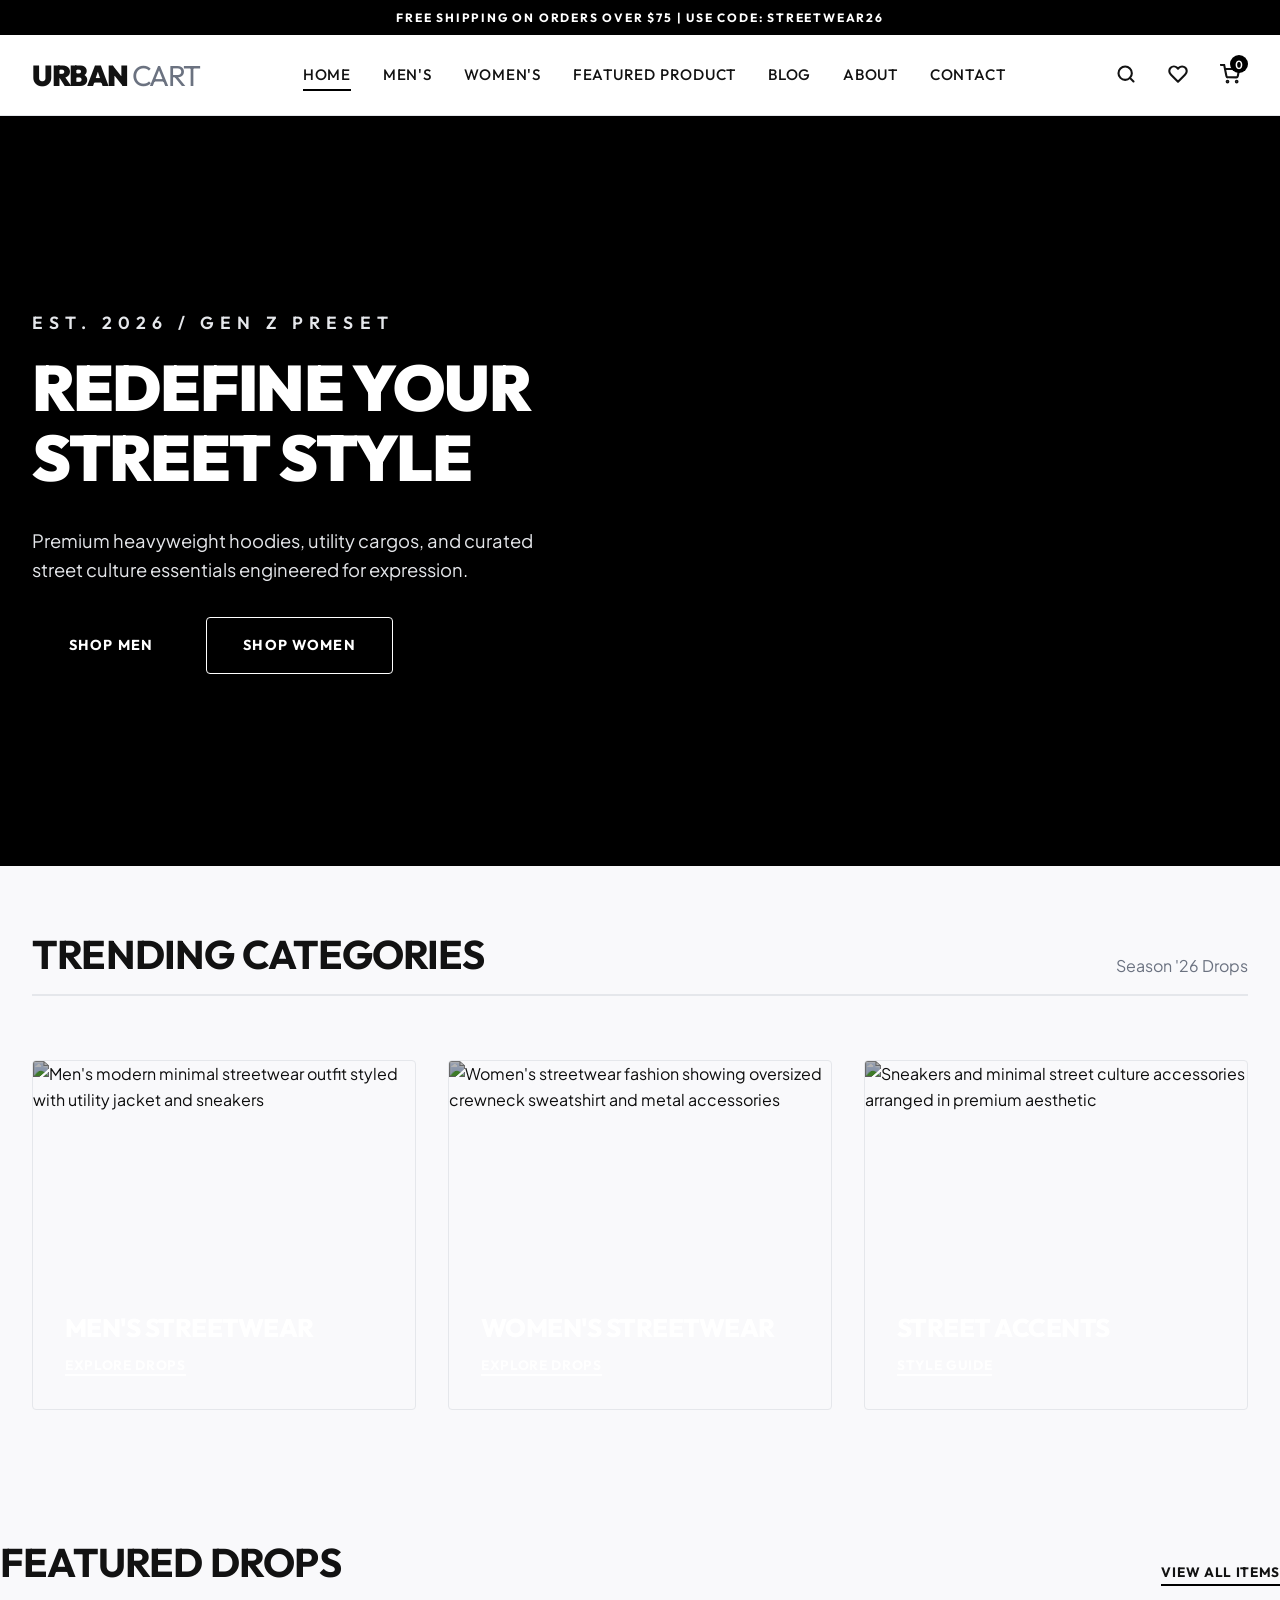
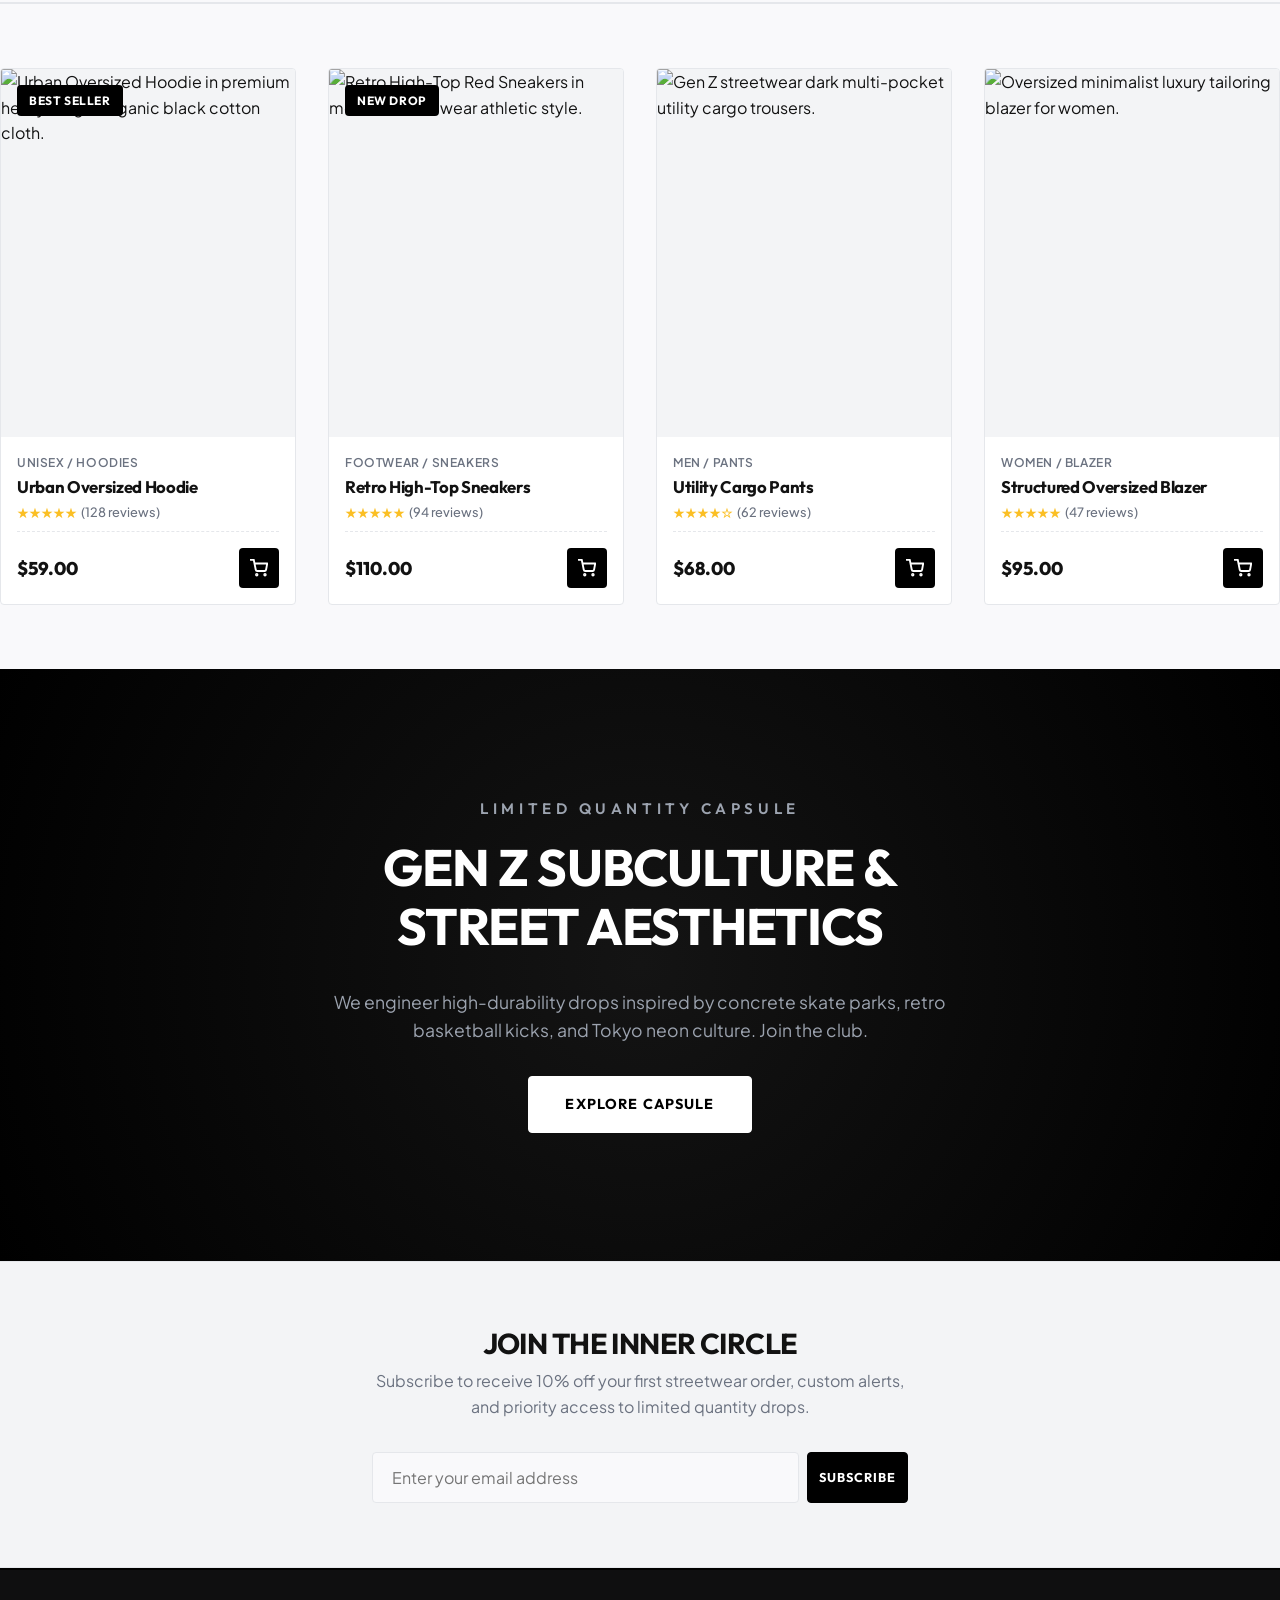
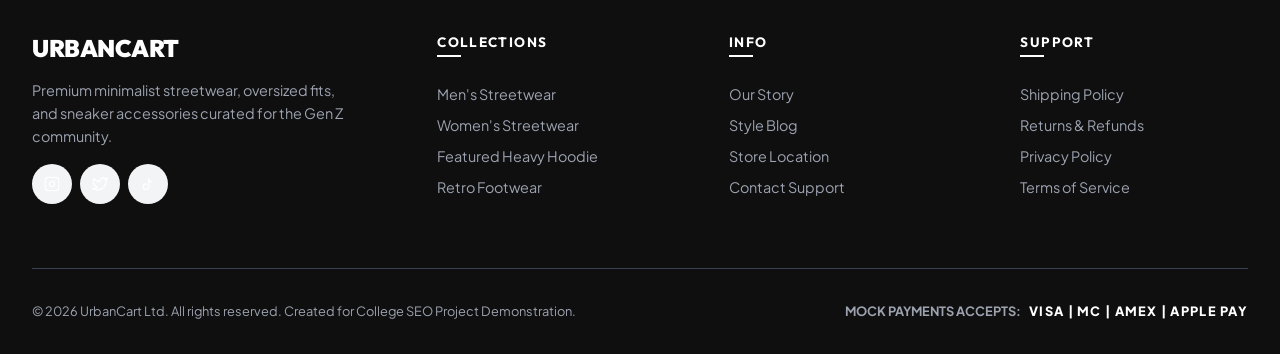
==== index.html @ 848dbc31 "Add files via upload" ====
<!DOCTYPE html>
<html lang="en">
<head>
  <!-- Technical SEO & Meta Config -->
  <meta charset="UTF-8">
  <meta name="viewport" content="width=device-width, initial-scale=1.0">
  <meta name="robots" content="index, follow">
  <link rel="canonical" href="https://urbancart-seo.vercel.app/index.html">
  
  <!-- SEO Meta Tags -->
  <title>UrbanCart | Premium Streetwear, Oversized Hoodies & Gen Z Fashion</title>
  <meta name="description" content="Shop the latest premium streetwear at UrbanCart. Discover organic cotton oversized hoodies, utility cargo pants, retro high-tops, and modern aesthetic essentials.">
  <meta name="keywords" content="streetwear, Gen Z fashion, oversized hoodies, utility cargos, urban aesthetic, modern streetwear clothing">
  
  <!-- Open Graph / Facebook SEO -->
  <meta property="og:type" content="website">
  <meta property="og:url" content="https://urbancart-seo.vercel.app/index.html">
  <meta property="og:title" content="UrbanCart | Premium Streetwear, Hoodies & Gen Z Fashion">
  <meta property="og:description" content="Shop premium organic cotton oversized hoodies, utility cargo pants, retro high-tops, and modern aesthetic essentials at UrbanCart.">
  <meta property="og:image" content="images/hero_banner.png">

  <!-- Twitter Card SEO -->
  <meta property="twitter:card" content="summary_large_image">
  <meta property="twitter:url" content="https://urbancart-seo.vercel.app/index.html">
  <meta property="twitter:title" content="UrbanCart | Premium Streetwear & Gen Z Fashion">
  <meta property="twitter:description" content="Shop premium organic cotton oversized hoodies, utility cargo pants, retro high-tops, and modern essentials.">
  <meta property="twitter:image" content="images/hero_banner.png">

  <!-- Google Analytics Integration Placeholder -->
  <script async src="https://www.googletagmanager.com/gtag/js?id=G-XXXXXXXXXX"></script>
  <script>
    window.dataLayer = window.dataLayer || [];
    function gtag(){dataLayer.push(arguments);}
    gtag('js', new Date());
    gtag('config', 'G-XXXXXXXXXX');
  </script>

  <!-- External Stylesheets -->
  <link rel="stylesheet" href="style.css">
</head>
<body>

  <!-- Announcement Bar (Micro SEO conversion optimizer) -->
  <div style="background-color: #000; color: #FFF; font-size: 0.75rem; text-transform: uppercase; font-family: var(--font-heading); font-weight: 700; letter-spacing: 0.15em; text-align: center; padding: 0.5rem 0;">
    Free shipping on orders over $75 | Use code: STREETWEAR26
  </div>

  <!-- Global Header Navigation -->
  <header class="site-header">
    <div class="container header-container">
      
      <!-- Brand Logo -->
      <a href="index.html" class="logo" id="logoLink">
        URBAN<span>CART</span>
      </a>

      <!-- Responsive Nav Menu -->
      <nav class="nav-menu" id="navMenu">
        <a href="index.html" class="nav-link active">Home</a>
        <a href="mens.html" class="nav-link">Men's</a>
        <a href="womens.html" class="nav-link">Women's</a>
        <a href="product.html" class="nav-link">Featured Product</a>
        <a href="blog.html" class="nav-link">Blog</a>
        <a href="about.html" class="nav-link">About</a>
        <a href="contact.html" class="nav-link">Contact</a>
      </nav>

      <!-- Header Action Elements -->
      <div class="header-actions">
        <!-- Search Icon (Mockup) -->
        <button class="action-btn" aria-label="Search items" onclick="alert('Search functionality placeholder for SEO analysis report.')">
          <svg width="20" height="20" viewBox="0 0 24 24" fill="none" stroke="currentColor" stroke-width="2.5" stroke-linecap="round" stroke-linejoin="round"><circle cx="11" cy="11" r="8"></circle><line x1="21" y1="21" x2="16.65" y2="16.65"></line></svg>
        </button>

        <!-- Wishlist Icon (Mockup) -->
        <button class="action-btn" aria-label="Favorites list" onclick="alert('Favorites list placeholder.')">
          <svg width="20" height="20" viewBox="0 0 24 24" fill="none" stroke="currentColor" stroke-width="2.5" stroke-linecap="round" stroke-linejoin="round"><path d="M20.84 4.61a5.5 5.5 0 0 0-7.78 0L12 5.67l-1.06-1.06a5.5 5.5 0 0 0-7.78 7.78l1.06 1.06L12 21.23l7.78-7.78 1.06-1.06a5.5 5.5 0 0 0 0-7.78z"></path></svg>
        </button>

        <!-- Shopping Cart Icon (Mockup) -->
        <button class="action-btn" aria-label="Shopping Cart">
          <svg width="20" height="20" viewBox="0 0 24 24" fill="none" stroke="currentColor" stroke-width="2.5" stroke-linecap="round" stroke-linejoin="round"><circle cx="9" cy="21" r="1"></circle><circle cx="20" cy="21" r="1"></circle><path d="M1 1h4l2.68 13.39a2 2 0 0 0 2 1.61h9.72a2 2 0 0 0 2-1.61L23 6H6"></path></svg>
          <span class="cart-count" id="cartBadge">0</span>
        </button>

        <!-- Mobile Hamburg Menu Trigger -->
        <button class="menu-toggle" id="menuToggle" aria-label="Toggle navigation menu">
          <span></span>
          <span></span>
          <span></span>
        </button>
      </div>

    </div>
  </header>

  <main>
    
    <!-- Hero Banner Section -->
    <section class="hero" aria-label="Hero Showcase">
      <div class="hero-img-container">
        <!-- Local generated streetwear hero image -->
        <img src="images/hero_banner.png" alt="Premium Gen Z Streetwear models in urban concrete setting wearing oversized hoodies and cargo trousers.">
      </div>
      <div class="container">
        <div class="hero-content">
          <p class="hero-sub">EST. 2026 / GEN Z PRESET</p>
          <h1 class="hero-title">Redefine Your Street Style</h1>
          <p class="text-muted" style="color: var(--color-border); font-size: 1.15rem; margin-bottom: var(--spacing-lg); max-width: 550px;">
            Premium heavyweight hoodies, utility cargos, and curated street culture essentials engineered for expression.
          </p>
          <div class="hero-actions">
            <a href="mens.html" class="btn btn-primary">Shop Men</a>
            <a href="womens.html" class="btn btn-secondary" style="border-color: #FFF; color: #FFF;">Shop Women</a>
          </div>
        </div>
      </div>
    </section>

    <!-- Trending Banners (Visual Categories) -->
    <section class="container" style="padding: var(--spacing-xl) var(--spacing-lg);" aria-label="Trending categories">
      <div class="section-header">
        <h2>Trending Categories</h2>
        <span class="text-muted">Season '26 Drops</span>
      </div>
      
      <!-- Masonry-like grid for visual category selections -->
      <div style="display: grid; grid-template-columns: repeat(auto-fit, minmax(300px, 1fr)); gap: var(--spacing-lg);">
        
        <!-- Men's Card -->
        <div style="position: relative; height: 350px; overflow: hidden; border-radius: var(--border-radius-sm); border: 1px solid var(--color-border);">
          <img src="https://images.unsplash.com/photo-1515886657613-9f3515b0c78f?q=80&w=600&auto=format&fit=crop" alt="Men's modern minimal streetwear outfit styled with utility jacket and sneakers" style="width: 100%; height: 100%; object-fit: cover; filter: brightness(0.7);">
          <div style="position: absolute; bottom: 0; left: 0; padding: var(--spacing-lg); color: #FFF; z-index: 2;">
            <h3 style="font-family: var(--font-heading); font-size: 1.6rem; text-transform: uppercase; font-weight: 800; margin-bottom: var(--spacing-sm);">Men's Streetwear</h3>
            <a href="mens.html" class="btn-link" style="color: #FFF; border-color: #FFF;">Explore Drops</a>
          </div>
        </div>

        <!-- Women's Card -->
        <div style="position: relative; height: 350px; overflow: hidden; border-radius: var(--border-radius-sm); border: 1px solid var(--color-border);">
          <img src="https://images.unsplash.com/photo-1554412933-514a83d2f3c8?q=80&w=600&auto=format&fit=crop" alt="Women's streetwear fashion showing oversized crewneck sweatshirt and metal accessories" style="width: 100%; height: 100%; object-fit: cover; filter: brightness(0.7);">
          <div style="position: absolute; bottom: 0; left: 0; padding: var(--spacing-lg); color: #FFF; z-index: 2;">
            <h3 style="font-family: var(--font-heading); font-size: 1.6rem; text-transform: uppercase; font-weight: 800; margin-bottom: var(--spacing-sm);">Women's Streetwear</h3>
            <a href="womens.html" class="btn-link" style="color: #FFF; border-color: #FFF;">Explore Drops</a>
          </div>
        </div>

        <!-- Streetwear Accents Card -->
        <div style="position: relative; height: 350px; overflow: hidden; border-radius: var(--border-radius-sm); border: 1px solid var(--color-border);">
          <img src="https://images.unsplash.com/photo-1549298916-b41d501d3772?q=80&w=600&auto=format&fit=crop" alt="Sneakers and minimal street culture accessories arranged in premium aesthetic" style="width: 100%; height: 100%; object-fit: cover; filter: brightness(0.7);">
          <div style="position: absolute; bottom: 0; left: 0; padding: var(--spacing-lg); color: #FFF; z-index: 2;">
            <h3 style="font-family: var(--font-heading); font-size: 1.6rem; text-transform: uppercase; font-weight: 800; margin-bottom: var(--spacing-sm);">Street Accents</h3>
            <a href="blog.html" class="btn-link" style="color: #FFF; border-color: #FFF;">Style Guide</a>
          </div>
        </div>

      </div>
    </section>

    <!-- Featured Products Section -->
    <section class="products-section container" aria-label="Featured Products Grid">
      <div class="section-header">
        <h2>Featured Drops</h2>
        <a href="mens.html" class="btn-link">View All Items</a>
      </div>
      
      <div class="products-grid">
        
        <!-- Product 1: Primary Link to product.html -->
        <article class="product-card">
          <div class="product-img-wrapper">
            <span class="product-badge">Best Seller</span>
            <a href="product.html">
              <img src="images/product_detail.png" alt="Urban Oversized Hoodie in premium heavyweight organic black cotton cloth.">
            </a>
          </div>
          <div class="product-info">
            <span class="product-category">Unisex / Hoodies</span>
            <h3 class="product-title"><a href="product.html">Urban Oversized Hoodie</a></h3>
            <div class="product-rating">
              ★★★★★ <span>(128 reviews)</span>
            </div>
            <div class="product-price-row">
              <span class="product-price">$59.00</span>
              <button class="btn-card-cart" aria-label="Add Urban Oversized Hoodie to Cart">
                <svg width="18" height="18" viewBox="0 0 24 24" fill="none" stroke="currentColor" stroke-width="2.5" stroke-linecap="round" stroke-linejoin="round"><circle cx="9" cy="21" r="1"></circle><circle cx="20" cy="21" r="1"></circle><path d="M1 1h4l2.68 13.39a2 2 0 0 0 2 1.61h9.72a2 2 0 0 0 2-1.61L23 6H6"></path></svg>
              </button>
            </div>
          </div>
        </article>

        <!-- Product 2 -->
        <article class="product-card">
          <div class="product-img-wrapper">
            <span class="product-badge">New Drop</span>
            <a href="product.html">
              <img src="https://images.unsplash.com/photo-1542291026-7eec264c27ff?q=80&w=400&auto=format&fit=crop" alt="Retro High-Top Red Sneakers in modern street wear athletic style.">
            </a>
          </div>
          <div class="product-info">
            <span class="product-category">Footwear / Sneakers</span>
            <h3 class="product-title"><a href="product.html">Retro High-Top Sneakers</a></h3>
            <div class="product-rating">
              ★★★★★ <span>(94 reviews)</span>
            </div>
            <div class="product-price-row">
              <span class="product-price">$110.00</span>
              <button class="btn-card-cart" aria-label="Add Retro High-Top Sneakers to Cart">
                <svg width="18" height="18" viewBox="0 0 24 24" fill="none" stroke="currentColor" stroke-width="2.5" stroke-linecap="round" stroke-linejoin="round"><circle cx="9" cy="21" r="1"></circle><circle cx="20" cy="21" r="1"></circle><path d="M1 1h4l2.68 13.39a2 2 0 0 0 2 1.61h9.72a2 2 0 0 0 2-1.61L23 6H6"></path></svg>
              </button>
            </div>
          </div>
        </article>

        <!-- Product 3 -->
        <article class="product-card">
          <div class="product-img-wrapper">
            <a href="product.html">
              <img src="https://images.unsplash.com/photo-1624378439575-d8705ad7ae80?q=80&w=400&auto=format&fit=crop" alt="Gen Z streetwear dark multi-pocket utility cargo trousers.">
            </a>
          </div>
          <div class="product-info">
            <span class="product-category">Men / Pants</span>
            <h3 class="product-title"><a href="product.html">Utility Cargo Pants</a></h3>
            <div class="product-rating">
              ★★★★☆ <span>(62 reviews)</span>
            </div>
            <div class="product-price-row">
              <span class="product-price">$68.00</span>
              <button class="btn-card-cart" aria-label="Add Utility Cargo Pants to Cart">
                <svg width="18" height="18" viewBox="0 0 24 24" fill="none" stroke="currentColor" stroke-width="2.5" stroke-linecap="round" stroke-linejoin="round"><circle cx="9" cy="21" r="1"></circle><circle cx="20" cy="21" r="1"></circle><path d="M1 1h4l2.68 13.39a2 2 0 0 0 2 1.61h9.72a2 2 0 0 0 2-1.61L23 6H6"></path></svg>
              </button>
            </div>
          </div>
        </article>

        <!-- Product 4 -->
        <article class="product-card">
          <div class="product-img-wrapper">
            <a href="product.html">
              <img src="https://images.unsplash.com/photo-1591047139829-d91aecb6caea?q=80&w=400&auto=format&fit=crop" alt="Oversized minimalist luxury tailoring blazer for women.">
            </a>
          </div>
          <div class="product-info">
            <span class="product-category">Women / Blazer</span>
            <h3 class="product-title"><a href="product.html">Structured Oversized Blazer</a></h3>
            <div class="product-rating">
              ★★★★★ <span>(47 reviews)</span>
            </div>
            <div class="product-price-row">
              <span class="product-price">$95.00</span>
              <button class="btn-card-cart" aria-label="Add Structured Oversized Blazer to Cart">
                <svg width="18" height="18" viewBox="0 0 24 24" fill="none" stroke="currentColor" stroke-width="2.5" stroke-linecap="round" stroke-linejoin="round"><circle cx="9" cy="21" r="1"></circle><circle cx="20" cy="21" r="1"></circle><path d="M1 1h4l2.68 13.39a2 2 0 0 0 2 1.61h9.72a2 2 0 0 0 2-1.61L23 6H6"></path></svg>
              </button>
            </div>
          </div>
        </article>

      </div>
    </section>

    <!-- Promotional Seasonal Mid-Banner -->
    <section class="promo-banner" aria-label="Seasonal Promotion">
      <div class="container promo-container">
        <p class="promo-tag">LIMITED QUANTITY CAPSULE</p>
        <h2 class="promo-title">Gen Z Subculture & Street Aesthetics</h2>
        <p style="color: var(--color-text-muted); font-size: 1.1rem; margin-bottom: var(--spacing-lg);">
          We engineer high-durability drops inspired by concrete skate parks, retro basketball kicks, and Tokyo neon culture. Join the club.
        </p>
        <a href="mens.html" class="btn btn-primary" style="background-color: #FFF; color: #000; border-color: #FFF;">Explore Capsule</a>
      </div>
    </section>

    <!-- Newsletter Opt-In (SEO and Marketing conversion display) -->
    <section class="newsletter-section" aria-label="Newsletter Signup">
      <div class="container newsletter-container">
        <h3>Join the Inner Circle</h3>
        <p>Subscribe to receive 10% off your first streetwear order, custom alerts, and priority access to limited quantity drops.</p>
        
        <form class="newsletter-form" id="newsletterForm">
          <input type="email" class="form-control" placeholder="Enter your email address" required aria-label="Newsletter Email Input">
          <button type="submit" class="btn btn-primary btn-sm">Subscribe</button>
        </form>
      </div>
    </section>

  </main>

  <!-- Global Footer -->
  <footer class="site-footer">
    <div class="container">
      <div class="footer-grid">
        
        <!-- Column 1: Brand Info -->
        <div class="footer-brand">
          <h3>URBAN<span>CART</span></h3>
          <p>Premium minimalist streetwear, oversized fits, and sneaker accessories curated for the Gen Z community.</p>
          <div style="display: flex; gap: var(--spacing-sm);">
            <!-- SVG Social icons -->
            <a href="#" class="social-icon" aria-label="UrbanCart Instagram"><svg width="16" height="16" viewBox="0 0 24 24" fill="none" stroke="currentColor" stroke-width="2" stroke-linecap="round" stroke-linejoin="round"><rect x="2" y="2" width="20" height="20" rx="5" ry="5"></rect><path d="M16 11.37A4 4 0 1 1 12.63 8 4 4 0 0 1 16 11.37z"></path><line x1="17.5" y1="6.5" x2="17.51" y2="6.5"></line></svg></a>
            <a href="#" class="social-icon" aria-label="UrbanCart Twitter"><svg width="16" height="16" viewBox="0 0 24 24" fill="none" stroke="currentColor" stroke-width="2" stroke-linecap="round" stroke-linejoin="round"><path d="M23 3a10.9 10.9 0 0 1-3.14 1.53 4.48 4.48 0 0 0-7.86 3v1A10.66 10.66 0 0 1 3 4s-4 9 5 13a11.64 11.64 0 0 1-7 2c9 5 20 0 20-11.5a4.5 4.5 0 0 0-.08-.83A7.72 7.72 0 0 0 23 3z"></path></svg></a>
            <a href="#" class="social-icon" aria-label="UrbanCart TikTok"><svg width="16" height="16" viewBox="0 0 24 24" fill="none" stroke="currentColor" stroke-width="2" stroke-linecap="round" stroke-linejoin="round"><path d="M9 12a4 4 0 1 0 4 4V4a5 5 0 0 0 5 5"></path></svg></a>
          </div>
        </div>

        <!-- Column 2: Collections links -->
        <div>
          <h4 class="footer-links-title">Collections</h4>
          <ul class="footer-links">
            <li><a href="mens.html">Men's Streetwear</a></li>
            <li><a href="womens.html">Women's Streetwear</a></li>
            <li><a href="product.html">Featured Heavy Hoodie</a></li>
            <li><a href="mens.html">Retro Footwear</a></li>
          </ul>
        </div>

        <!-- Column 3: Company info links -->
        <div>
          <h4 class="footer-links-title">Info</h4>
          <ul class="footer-links">
            <li><a href="about.html">Our Story</a></li>
            <li><a href="blog.html">Style Blog</a></li>
            <li><a href="contact.html">Store Location</a></li>
            <li><a href="contact.html">Contact Support</a></li>
          </ul>
        </div>

        <!-- Column 4: Customer Help links -->
        <div>
          <h4 class="footer-links-title">Support</h4>
          <ul class="footer-links">
            <li><a href="#" onclick="alert('Shipping policies detailed in project report.')">Shipping Policy</a></li>
            <li><a href="#" onclick="alert('Return policies detailed in project report.')">Returns & Refunds</a></li>
            <li><a href="#" onclick="alert('Privacy policies mockup.')">Privacy Policy</a></li>
            <li><a href="#" onclick="alert('Terms and conditions mockup.')">Terms of Service</a></li>
          </ul>
        </div>

      </div>

      <!-- Footer Bottom Row -->
      <div class="footer-bottom">
        <div>
          &copy; 2026 UrbanCart Ltd. All rights reserved. Created for College SEO Project Demonstration.
        </div>
        <div class="footer-payment-icons" aria-label="Supported payments mockup">
          <span style="font-size: 0.8rem; font-weight: 700; color: var(--color-text-muted);">MOCK PAYMENTS ACCEPTS:</span>
          <span style="font-size: 0.8rem; letter-spacing: 0.1em; color: #FFF; font-weight: 800;">VISA | MC | AMEX | APPLE PAY</span>
        </div>
      </div>

    </div>
  </footer>

  <!-- Global scripts -->
  <script src="script.js"></script>
</body>
</html>
---- style.css ----
/* 
  =========================================
  UrbanCart — Global Design System
  =========================================
  Premium Gen Z Streetwear E-Commerce
  =========================================
*/

/* Google Fonts Import */
@import url('https://fonts.googleapis.com/css2?family=Outfit:wght@300;400;500;600;700;800;900&family=Plus+Jakarta+Sans:wght@300;400;500;600;700&display=swap');

/* --- CSS Variables & Design Tokens --- */
:root {
  --font-heading: 'Outfit', -apple-system, BlinkMacSystemFont, "Segoe UI", Roboto, sans-serif;
  --font-body: 'Plus Jakarta Sans', -apple-system, BlinkMacSystemFont, "Segoe UI", Roboto, sans-serif;

  /* Colors */
  --color-bg-light: #F9F9FB;
  --color-bg-white: #FFFFFF;
  --color-text-primary: #121212;
  --color-text-secondary: #6B7280;
  --color-text-muted: #9CA3AF;
  
  --color-primary: #000000;
  --color-primary-light: #1A1A1A;
  --color-border: #E5E7EB;
  --color-border-dark: #374151;
  --color-accent-light: #F3F4F6;
  --color-accent-dark: #1F2937;
  
  --color-star: #FBBF24;
  --color-success: #10B981;

  /* Spacing */
  --spacing-xs: 0.25rem;
  --spacing-sm: 0.5rem;
  --spacing-md: 1rem;
  --spacing-lg: 2rem;
  --spacing-xl: 4rem;
  --spacing-xxl: 8rem;

  /* Layout */
  --container-max-width: 1280px;
  --border-radius-sm: 4px;
  --border-radius-md: 8px;
  --border-radius-lg: 16px;

  /* Animations */
  --transition-smooth: all 0.3s cubic-bezier(0.25, 0.8, 0.25, 1);
  --transition-fast: all 0.15s ease-out;
}

/* --- Base CSS Reset --- */
*, *::before, *::after {
  box-sizing: border-box;
  margin: 0;
  padding: 0;
}

html {
  font-size: 16px;
  scroll-behavior: smooth;
  -webkit-text-size-adjust: 100%;
}

body {
  font-family: var(--font-body);
  background-color: var(--color-bg-light);
  color: var(--color-text-primary);
  line-height: 1.6;
  overflow-x: hidden;
  -webkit-font-smoothing: antialiased;
  -moz-osx-font-smoothing: grayscale;
}

img {
  max-width: 100%;
  height: auto;
  display: block;
  object-fit: cover;
}

a {
  color: inherit;
  text-decoration: none;
  transition: var(--transition-fast);
}

button, input, textarea, select {
  font-family: inherit;
  font-size: inherit;
  color: inherit;
  background: none;
  border: none;
  outline: none;
}

button {
  cursor: pointer;
}

ul, ol {
  list-style: none;
}

/* --- Layout Containers & Typography --- */
.container {
  width: 100%;
  max-width: var(--container-max-width);
  margin-left: auto;
  margin-right: auto;
  padding-left: var(--spacing-lg);
  padding-right: var(--spacing-lg);
}

h1, h2, h3, h4, h5, h6 {
  font-family: var(--font-heading);
  font-weight: 700;
  line-height: 1.2;
  letter-spacing: -0.02em;
}

h1 {
  font-size: clamp(2.5rem, 5vw, 4.5rem);
  text-transform: uppercase;
  font-weight: 900;
}

h2 {
  font-size: clamp(1.8rem, 3.5vw, 2.5rem);
  text-transform: uppercase;
  margin-bottom: var(--spacing-md);
  position: relative;
}

h3 {
  font-size: clamp(1.2rem, 2vw, 1.5rem);
}

.text-muted {
  color: var(--color-text-secondary);
}

.text-center {
  text-align: center;
}

/* --- Navigation Header --- */
.site-header {
  background-color: rgba(255, 255, 255, 0.9);
  backdrop-filter: blur(12px);
  border-bottom: 1px solid var(--color-border);
  position: sticky;
  top: 0;
  z-index: 100;
  transition: var(--transition-smooth);
}

.header-container {
  display: flex;
  align-items: center;
  justify-content: space-between;
  height: 80px;
}

.logo {
  font-family: var(--font-heading);
  font-size: 1.8rem;
  font-weight: 900;
  letter-spacing: -0.05em;
  text-transform: uppercase;
  display: flex;
  align-items: center;
  gap: var(--spacing-xs);
}

.logo span {
  color: var(--color-text-secondary);
  font-weight: 400;
}

.nav-menu {
  display: flex;
  align-items: center;
  gap: var(--spacing-lg);
}

.nav-link {
  font-family: var(--font-heading);
  font-weight: 500;
  font-size: 0.95rem;
  letter-spacing: 0.05em;
  text-transform: uppercase;
  position: relative;
  padding: var(--spacing-xs) 0;
}

.nav-link::after {
  content: '';
  position: absolute;
  bottom: 0;
  left: 0;
  width: 0;
  height: 2px;
  background-color: var(--color-primary);
  transition: var(--transition-smooth);
}

.nav-link:hover::after,
.nav-link.active::after {
  width: 100%;
}

.header-actions {
  display: flex;
  align-items: center;
  gap: var(--spacing-md);
}

.action-btn {
  font-size: 1.25rem;
  padding: var(--spacing-sm);
  border-radius: 50%;
  transition: var(--transition-smooth);
  position: relative;
}

.action-btn:hover {
  background-color: var(--color-accent-light);
}

.cart-count {
  position: absolute;
  top: 0;
  right: 0;
  background-color: var(--color-primary);
  color: #FFF;
  font-size: 0.7rem;
  font-weight: 700;
  width: 18px;
  height: 18px;
  border-radius: 50%;
  display: flex;
  align-items: center;
  justify-content: center;
}

/* Hamburger menu button for mobile */
.menu-toggle {
  display: none;
  flex-direction: column;
  justify-content: space-between;
  width: 24px;
  height: 18px;
  z-index: 101;
}

.menu-toggle span {
  display: block;
  height: 2px;
  width: 100%;
  background-color: var(--color-primary);
  transition: var(--transition-smooth);
}

/* --- Buttons & UI Elements --- */
.btn {
  display: inline-flex;
  align-items: center;
  justify-content: center;
  gap: var(--spacing-sm);
  padding: 1rem 2.25rem;
  font-family: var(--font-heading);
  font-weight: 700;
  font-size: 0.9rem;
  letter-spacing: 0.08em;
  text-transform: uppercase;
  border-radius: var(--border-radius-sm);
  transition: var(--transition-smooth);
  position: relative;
  overflow: hidden;
}

.btn-primary {
  background-color: var(--color-primary);
  color: #FFF;
  border: 1px solid var(--color-primary);
}

.btn-primary:hover {
  background-color: #333333;
  border-color: #333333;
  transform: translateY(-2px);
  box-shadow: 0 4px 12px rgba(0, 0, 0, 0.15);
}

.btn-secondary {
  background-color: transparent;
  color: var(--color-primary);
  border: 1px solid var(--color-primary);
}

.btn-secondary:hover {
  background-color: var(--color-primary);
  color: #FFF;
  transform: translateY(-2px);
  box-shadow: 0 4px 12px rgba(0, 0, 0, 0.05);
}

.btn-link {
  padding: 0;
  font-family: var(--font-heading);
  font-weight: 700;
  text-transform: uppercase;
  letter-spacing: 0.05em;
  font-size: 0.85rem;
  border-bottom: 2px solid var(--color-primary);
  transition: var(--transition-smooth);
}

.btn-link:hover {
  border-color: transparent;
  letter-spacing: 0.1em;
}

.btn-sm {
  padding: 0.6rem 1.2rem;
  font-size: 0.8rem;
}

/* --- Home Hero Banner --- */
.hero {
  position: relative;
  background-color: #000;
  height: clamp(500px, 85vh, 750px);
  display: flex;
  align-items: center;
  overflow: hidden;
}

.hero-img-container {
  position: absolute;
  top: 0;
  left: 0;
  width: 100%;
  height: 100%;
  z-index: 1;
}

.hero-img-container img {
  width: 100%;
  height: 100%;
  object-fit: cover;
  filter: brightness(0.45) contrast(1.1);
  transform: scale(1.05);
  transition: transform 8s ease-out;
}

.hero:hover .hero-img-container img {
  transform: scale(1);
}

.hero-content {
  position: relative;
  z-index: 2;
  color: #FFFFFF;
  max-width: 650px;
}

.hero-sub {
  font-family: var(--font-heading);
  font-weight: 600;
  font-size: clamp(0.9rem, 2vw, 1.1rem);
  letter-spacing: 0.35em;
  text-transform: uppercase;
  margin-bottom: var(--spacing-md);
  color: var(--color-border);
}

.hero-title {
  margin-bottom: var(--spacing-lg);
  line-height: 1.1;
}

.hero-actions {
  display: flex;
  gap: var(--spacing-md);
}

/* --- Page Hero Headers (Category / Simple Pages) --- */
.page-hero {
  background-color: var(--color-accent-light);
  padding: var(--spacing-xl) 0;
  border-bottom: 1px solid var(--color-border);
  text-align: center;
}

.page-hero h1 {
  font-size: clamp(2rem, 4vw, 3.5rem);
  margin-bottom: var(--spacing-sm);
  color: var(--color-primary);
}

.breadcrumbs {
  display: flex;
  align-items: center;
  justify-content: center;
  gap: var(--spacing-xs);
  font-size: 0.85rem;
  color: var(--color-text-secondary);
  font-weight: 500;
}

.breadcrumbs a:hover {
  color: var(--color-primary);
}

/* --- Product Cards & Grid --- */
.products-section {
  padding: var(--spacing-xl) 0;
}

.section-header {
  display: flex;
  justify-content: space-between;
  align-items: flex-end;
  margin-bottom: var(--spacing-xl);
  border-bottom: 2px solid var(--color-border);
  padding-bottom: var(--spacing-md);
}

.section-header h2 {
  margin-bottom: 0;
}

.products-grid {
  display: grid;
  grid-template-columns: repeat(auto-fill, minmax(280px, 1fr));
  gap: var(--spacing-lg);
}

.product-card {
  background-color: var(--color-bg-white);
  border: 1px solid var(--color-border);
  border-radius: var(--border-radius-sm);
  overflow: hidden;
  transition: var(--transition-smooth);
  display: flex;
  flex-direction: column;
}

.product-card:hover {
  transform: translateY(-8px);
  box-shadow: 0 12px 30px rgba(0, 0, 0, 0.08);
  border-color: var(--color-text-muted);
}

.product-img-wrapper {
  position: relative;
  padding-top: 125%; /* 4:5 aspect ratio */
  overflow: hidden;
  background-color: var(--color-accent-light);
}

.product-img-wrapper img {
  position: absolute;
  top: 0;
  left: 0;
  width: 100%;
  height: 100%;
  object-fit: cover;
  transition: transform 0.6s cubic-bezier(0.25, 0.8, 0.25, 1);
}

.product-card:hover .product-img-wrapper img {
  transform: scale(1.08);
}

.product-badge {
  position: absolute;
  top: var(--spacing-md);
  left: var(--spacing-md);
  background-color: var(--color-primary);
  color: #FFF;
  font-family: var(--font-heading);
  font-size: 0.75rem;
  font-weight: 700;
  text-transform: uppercase;
  letter-spacing: 0.05em;
  padding: 0.35rem 0.75rem;
  border-radius: var(--border-radius-sm);
  z-index: 2;
}

.product-info {
  padding: var(--spacing-md);
  flex-grow: 1;
  display: flex;
  flex-direction: column;
}

.product-category {
  font-size: 0.75rem;
  color: var(--color-text-secondary);
  text-transform: uppercase;
  font-weight: 600;
  letter-spacing: 0.05em;
  margin-bottom: var(--spacing-xs);
}

.product-title {
  font-size: 1.05rem;
  font-weight: 700;
  margin-bottom: var(--spacing-xs);
  line-height: 1.3;
}

.product-rating {
  display: flex;
  align-items: center;
  gap: var(--spacing-xs);
  font-size: 0.85rem;
  color: var(--color-star);
  margin-bottom: var(--spacing-sm);
}

.product-rating span {
  color: var(--color-text-secondary);
  font-size: 0.8rem;
  font-weight: 500;
}

.product-price-row {
  display: flex;
  justify-content: space-between;
  align-items: center;
  margin-top: auto;
  padding-top: var(--spacing-md);
  border-top: 1px dashed var(--color-border);
}

.product-price {
  font-family: var(--font-heading);
  font-size: 1.15rem;
  font-weight: 800;
}

.btn-card-cart {
  width: 40px;
  height: 40px;
  background-color: var(--color-primary);
  color: #FFF;
  border-radius: var(--border-radius-sm);
  display: flex;
  align-items: center;
  justify-content: center;
  transition: var(--transition-smooth);
}

.btn-card-cart:hover {
  background-color: var(--color-text-secondary);
  transform: scale(1.05);
}

/* --- Banner Promotion Section --- */
.promo-banner {
  padding: var(--spacing-xxl) 0;
  background-color: var(--color-primary);
  color: #FFF;
  position: relative;
  overflow: hidden;
  text-align: center;
}

.promo-banner::before {
  content: '';
  position: absolute;
  top: 0;
  left: 0;
  right: 0;
  bottom: 0;
  background: radial-gradient(circle, rgba(50,50,50,0.4) 0%, rgba(0,0,0,0.8) 100%);
  z-index: 1;
}

.promo-container {
  position: relative;
  z-index: 2;
  max-width: 750px;
  margin: 0 auto;
}

.promo-tag {
  font-family: var(--font-heading);
  font-size: 0.95rem;
  font-weight: 600;
  letter-spacing: 0.3em;
  color: var(--color-text-muted);
  text-transform: uppercase;
  margin-bottom: var(--spacing-md);
}

.promo-title {
  font-size: clamp(2rem, 4vw, 3.5rem);
  margin-bottom: var(--spacing-lg);
  line-height: 1.15;
}

/* --- Blog Cards & Grid --- */
.blog-section {
  padding: var(--spacing-xl) 0;
}

.blog-grid {
  display: grid;
  grid-template-columns: repeat(auto-fit, minmax(320px, 1fr));
  gap: var(--spacing-lg);
}

.blog-card {
  background-color: var(--color-bg-white);
  border: 1px solid var(--color-border);
  border-radius: var(--border-radius-sm);
  overflow: hidden;
  transition: var(--transition-smooth);
}

.blog-card:hover {
  transform: translateY(-5px);
  border-color: var(--color-text-primary);
}

.blog-img-wrapper {
  position: relative;
  padding-top: 60%;
  overflow: hidden;
  background-color: var(--color-accent-light);
}

.blog-img-wrapper img {
  position: absolute;
  top: 0;
  left: 0;
  width: 100%;
  height: 100%;
  object-fit: cover;
}

.blog-info {
  padding: var(--spacing-lg);
}

.blog-date {
  font-size: 0.75rem;
  text-transform: uppercase;
  letter-spacing: 0.05em;
  font-weight: 600;
  color: var(--color-text-secondary);
  margin-bottom: var(--spacing-sm);
}

.blog-card h3 {
  margin-bottom: var(--spacing-sm);
  font-size: 1.25rem;
}

.blog-excerpt {
  color: var(--color-text-secondary);
  font-size: 0.95rem;
  margin-bottom: var(--spacing-md);
}

/* --- About Us Page Styles --- */
.about-section {
  padding: var(--spacing-xl) 0;
}

.about-grid {
  display: grid;
  grid-template-columns: 1fr 1fr;
  gap: var(--spacing-xl);
  align-items: center;
}

.about-img {
  background-color: var(--color-accent-light);
  border-radius: var(--border-radius-sm);
  overflow: hidden;
  border: 1px solid var(--color-border);
}

.about-text h2 {
  font-size: 2.2rem;
  margin-bottom: var(--spacing-md);
}

.about-text p {
  margin-bottom: var(--spacing-md);
  color: var(--color-text-secondary);
}

.about-quote {
  border-left: 4px solid var(--color-primary);
  padding-left: var(--spacing-md);
  margin: var(--spacing-lg) 0;
  font-style: italic;
  font-size: 1.1rem;
  font-weight: 500;
}

.features-grid {
  display: grid;
  grid-template-columns: repeat(3, 1fr);
  gap: var(--spacing-lg);
  margin-top: var(--spacing-xl);
}

.feature-box {
  background-color: var(--color-bg-white);
  padding: var(--spacing-lg);
  border: 1px solid var(--color-border);
  text-align: center;
  border-radius: var(--border-radius-sm);
}

.feature-icon {
  font-size: 2rem;
  margin-bottom: var(--spacing-sm);
}

.feature-box h4 {
  font-size: 1.15rem;
  text-transform: uppercase;
  margin-bottom: var(--spacing-xs);
}

.feature-box p {
  font-size: 0.85rem;
  color: var(--color-text-secondary);
}

/* --- Contact Page Styles --- */
.contact-section {
  padding: var(--spacing-xl) 0;
}

.contact-grid {
  display: grid;
  grid-template-columns: 1.2fr 0.8fr;
  gap: var(--spacing-xl);
}

.contact-card-box {
  background-color: var(--color-bg-white);
  padding: var(--spacing-xl);
  border: 1px solid var(--color-border);
  border-radius: var(--border-radius-sm);
}

.form-group {
  margin-bottom: var(--spacing-lg);
}

.form-group label {
  display: block;
  font-family: var(--font-heading);
  font-weight: 600;
  font-size: 0.85rem;
  text-transform: uppercase;
  letter-spacing: 0.05em;
  margin-bottom: var(--spacing-xs);
}

.form-control {
  width: 100%;
  padding: 0.9rem 1.2rem;
  border: 1px solid var(--color-border);
  background-color: var(--color-bg-light);
  border-radius: var(--border-radius-sm);
  transition: var(--transition-fast);
}

.form-control:focus {
  border-color: var(--color-primary);
  background-color: var(--color-bg-white);
}

textarea.form-control {
  resize: vertical;
  min-height: 150px;
}

.contact-info-list {
  display: flex;
  flex-direction: column;
  gap: var(--spacing-lg);
}

.info-item {
  display: flex;
  gap: var(--spacing-md);
  align-items: flex-start;
}

.info-icon {
  background-color: var(--color-primary);
  color: #FFF;
  width: 40px;
  height: 40px;
  border-radius: var(--border-radius-sm);
  display: flex;
  align-items: center;
  justify-content: center;
  flex-shrink: 0;
}

.info-content h4 {
  font-size: 1rem;
  text-transform: uppercase;
  margin-bottom: var(--spacing-xs);
}

.info-content p {
  font-size: 0.9rem;
  color: var(--color-text-secondary);
}

.social-links {
  display: flex;
  gap: var(--spacing-md);
  margin-top: var(--spacing-lg);
}

.social-icon {
  width: 40px;
  height: 40px;
  background-color: var(--color-accent-light);
  border-radius: 50%;
  display: flex;
  align-items: center;
  justify-content: center;
  font-size: 1.1rem;
  transition: var(--transition-smooth);
}

.social-icon:hover {
  background-color: var(--color-primary);
  color: #FFF;
  transform: translateY(-3px);
}

/* Mock Alert Box styling */
.alert-box {
  background-color: var(--color-success);
  color: #FFF;
  padding: var(--spacing-md);
  border-radius: var(--border-radius-sm);
  margin-bottom: var(--spacing-md);
  font-weight: 600;
  display: none;
  animation: fadeIn 0.3s ease-out;
}

@keyframes fadeIn {
  from { opacity: 0; transform: translateY(-10px); }
  to { opacity: 1; transform: translateY(0); }
}

/* --- Product Detail Page Styles --- */
.product-detail-section {
  padding: var(--spacing-xl) 0;
}

.product-detail-grid {
  display: grid;
  grid-template-columns: 1.1fr 0.9fr;
  gap: var(--spacing-xl);
}

.product-gallery {
  display: flex;
  flex-direction: column;
  gap: var(--spacing-md);
}

.main-image {
  background-color: var(--color-accent-light);
  border-radius: var(--border-radius-sm);
  overflow: hidden;
  border: 1px solid var(--color-border);
}

.main-image img {
  width: 100%;
  max-height: 600px;
  object-fit: cover;
}

.thumbnail-row {
  display: grid;
  grid-template-columns: repeat(4, 1fr);
  gap: var(--spacing-md);
}

.thumb-img {
  background-color: var(--color-accent-light);
  border-radius: var(--border-radius-sm);
  overflow: hidden;
  border: 1px solid var(--color-border);
  cursor: pointer;
  transition: var(--transition-fast);
}

.thumb-img:hover,
.thumb-img.active {
  border-color: var(--color-primary);
  opacity: 0.8;
}

.product-meta h1 {
  font-size: clamp(2rem, 3.5vw, 3rem);
  text-transform: uppercase;
  margin-bottom: var(--spacing-sm);
}

.product-meta .product-price {
  font-size: 1.75rem;
  margin-bottom: var(--spacing-md);
}

.product-description-brief {
  color: var(--color-text-secondary);
  font-size: 1.05rem;
  margin-bottom: var(--spacing-lg);
}

.purchase-options {
  border-top: 1px solid var(--color-border);
  border-bottom: 1px solid var(--color-border);
  padding: var(--spacing-lg) 0;
  margin-bottom: var(--spacing-lg);
}

.option-title {
  font-family: var(--font-heading);
  font-weight: 700;
  font-size: 0.85rem;
  text-transform: uppercase;
  letter-spacing: 0.05em;
  margin-bottom: var(--spacing-sm);
}

.size-selector {
  display: flex;
  gap: var(--spacing-sm);
  margin-bottom: var(--spacing-lg);
}

.size-btn {
  width: 48px;
  height: 48px;
  border: 1px solid var(--color-border);
  border-radius: var(--border-radius-sm);
  font-family: var(--font-heading);
  font-weight: 700;
  display: flex;
  align-items: center;
  justify-content: center;
  transition: var(--transition-fast);
}

.size-btn:hover {
  border-color: var(--color-primary);
}

.size-btn.active {
  background-color: var(--color-primary);
  color: #FFF;
  border-color: var(--color-primary);
}

.qty-row {
  display: flex;
  align-items: center;
  gap: var(--spacing-md);
  margin-bottom: var(--spacing-lg);
}

.qty-selector {
  display: flex;
  align-items: center;
  border: 1px solid var(--color-border);
  border-radius: var(--border-radius-sm);
  overflow: hidden;
}

.qty-btn {
  width: 40px;
  height: 40px;
  background-color: var(--color-accent-light);
  display: flex;
  align-items: center;
  justify-content: center;
  font-weight: 700;
}

.qty-btn:hover {
  background-color: var(--color-border);
}

.qty-input {
  width: 50px;
  height: 40px;
  text-align: center;
  font-weight: 700;
}

.action-buttons {
  display: flex;
  flex-direction: column;
  gap: var(--spacing-sm);
}

.action-buttons .btn {
  width: 100%;
}

/* Accordion Tab Styles */
.accordion {
  margin-top: var(--spacing-xl);
}

.accordion-item {
  border-bottom: 1px solid var(--color-border);
}

.accordion-header {
  width: 100%;
  display: flex;
  justify-content: space-between;
  align-items: center;
  padding: var(--spacing-md) 0;
  font-family: var(--font-heading);
  font-weight: 700;
  font-size: 0.95rem;
  text-transform: uppercase;
  letter-spacing: 0.05em;
  text-align: left;
}

.accordion-icon {
  font-size: 1.2rem;
  transition: var(--transition-smooth);
}

.accordion-content {
  max-height: 0;
  overflow: hidden;
  transition: max-height 0.3s ease-out;
  color: var(--color-text-secondary);
  font-size: 0.95rem;
}

.accordion-content p {
  padding-bottom: var(--spacing-md);
}

.accordion-item.active .accordion-content {
  max-height: 200px;
}

.accordion-item.active .accordion-icon {
  transform: rotate(45deg);
}

/* --- Newsletter Banner --- */
.newsletter-section {
  background-color: var(--color-accent-light);
  padding: var(--spacing-xl) 0;
  border-top: 1px solid var(--color-border);
  border-bottom: 1px solid var(--color-border);
}

.newsletter-container {
  max-width: 600px;
  margin: 0 auto;
  text-align: center;
}

.newsletter-container h3 {
  font-size: 1.8rem;
  text-transform: uppercase;
  margin-bottom: var(--spacing-sm);
}

.newsletter-container p {
  color: var(--color-text-secondary);
  margin-bottom: var(--spacing-lg);
}

.newsletter-form {
  display: flex;
  gap: var(--spacing-sm);
}

.newsletter-form input {
  flex-grow: 1;
}

/* --- Site Footer --- */
.site-footer {
  background-color: #0F0F10;
  color: #FFF;
  padding: var(--spacing-xl) 0 var(--spacing-lg);
  font-size: 0.9rem;
  border-top: 2px solid var(--color-primary);
}

.footer-grid {
  display: grid;
  grid-template-columns: 1.5fr repeat(3, 1fr);
  gap: var(--spacing-xl);
  margin-bottom: var(--spacing-xl);
}

.footer-brand h3 {
  font-size: 1.5rem;
  text-transform: uppercase;
  font-weight: 900;
  letter-spacing: -0.02em;
  margin-bottom: var(--spacing-md);
}

.footer-brand p {
  color: var(--color-text-muted);
  margin-bottom: var(--spacing-md);
  max-width: 320px;
}

.footer-links-title {
  font-family: var(--font-heading);
  font-weight: 700;
  font-size: 0.85rem;
  text-transform: uppercase;
  letter-spacing: 0.1em;
  margin-bottom: var(--spacing-lg);
  color: #FFF;
  position: relative;
}

.footer-links-title::after {
  content: '';
  position: absolute;
  bottom: -6px;
  left: 0;
  width: 24px;
  height: 2px;
  background-color: #FFF;
}

.footer-links {
  display: flex;
  flex-direction: column;
  gap: var(--spacing-sm);
}

.footer-links a {
  color: var(--color-text-muted);
}

.footer-links a:hover {
  color: #FFF;
  padding-left: var(--spacing-xs);
}

.footer-bottom {
  border-top: 1px solid var(--color-border-dark);
  padding-top: var(--spacing-lg);
  display: flex;
  justify-content: space-between;
  align-items: center;
  color: var(--color-text-muted);
  font-size: 0.8rem;
}

.footer-payment-icons {
  display: flex;
  gap: var(--spacing-sm);
  font-size: 1.5rem;
}

/* --- Toast / Mock Notification popup --- */
.toast-msg {
  position: fixed;
  bottom: 24px;
  right: 24px;
  background-color: var(--color-primary);
  color: #FFF;
  padding: 1rem 1.75rem;
  border-radius: var(--border-radius-sm);
  font-family: var(--font-heading);
  font-weight: 700;
  font-size: 0.85rem;
  text-transform: uppercase;
  letter-spacing: 0.05em;
  box-shadow: 0 10px 25px rgba(0, 0, 0, 0.3);
  z-index: 1000;
  display: flex;
  align-items: center;
  gap: var(--spacing-md);
  transform: translateY(150%);
  transition: transform 0.4s cubic-bezier(0.175, 0.885, 0.32, 1.275);
}

.toast-msg.show {
  transform: translateY(0);
}

/* --- Mobile Responsiveness Breakpoints --- */

@media (max-width: 1024px) {
  :root {
    --spacing-xl: 3rem;
  }
  
  .footer-grid {
    grid-template-columns: 1.2fr repeat(2, 1fr);
  }
  
  .footer-brand {
    grid-column: span 3;
  }
  
  .about-grid, .product-detail-grid {
    gap: var(--spacing-lg);
  }
}

@media (max-width: 768px) {
  :root {
    --spacing-lg: 1.25rem;
    --spacing-xl: 2.5rem;
  }
  
  .header-container {
    height: 70px;
  }
  
  /* Responsive Navigation Burger menu implementation */
  .menu-toggle {
    display: flex;
  }
  
  .nav-menu {
    position: fixed;
    top: 70px;
    left: 0;
    width: 100%;
    height: calc(100vh - 70px);
    background-color: var(--color-bg-white);
    flex-direction: column;
    align-items: flex-start;
    padding: var(--spacing-xl) var(--spacing-lg);
    gap: var(--spacing-lg);
    transform: translateX(-100%);
    transition: var(--transition-smooth);
    border-top: 1px solid var(--color-border);
    overflow-y: auto;
  }
  
  .nav-menu.open {
    transform: translateX(0);
  }
  
  .nav-link {
    font-size: 1.2rem;
    width: 100%;
  }
  
  /* Menu Burger Animations when open */
  .menu-toggle.open span:nth-child(1) {
    transform: translateY(8px) rotate(45deg);
  }
  
  .menu-toggle.open span:nth-child(2) {
    opacity: 0;
  }
  
  .menu-toggle.open span:nth-child(3) {
    transform: translateY(-8px) rotate(-45deg);
  }
  
  .about-grid, .product-detail-grid, .contact-grid {
    grid-template-columns: 1fr;
  }
  
  .about-img {
    order: -1;
  }
  
  .features-grid {
    grid-template-columns: 1fr;
    gap: var(--spacing-md);
  }
  
  .footer-grid {
    grid-template-columns: 1fr;
  }
  
  .footer-brand {
    grid-column: span 1;
  }
  
  .footer-bottom {
    flex-direction: column;
    gap: var(--spacing-md);
    text-align: center;
  }
  
  .newsletter-form {
    flex-direction: column;
  }
  
  .hero-actions {
    flex-direction: column;
    gap: var(--spacing-sm);
  }
}
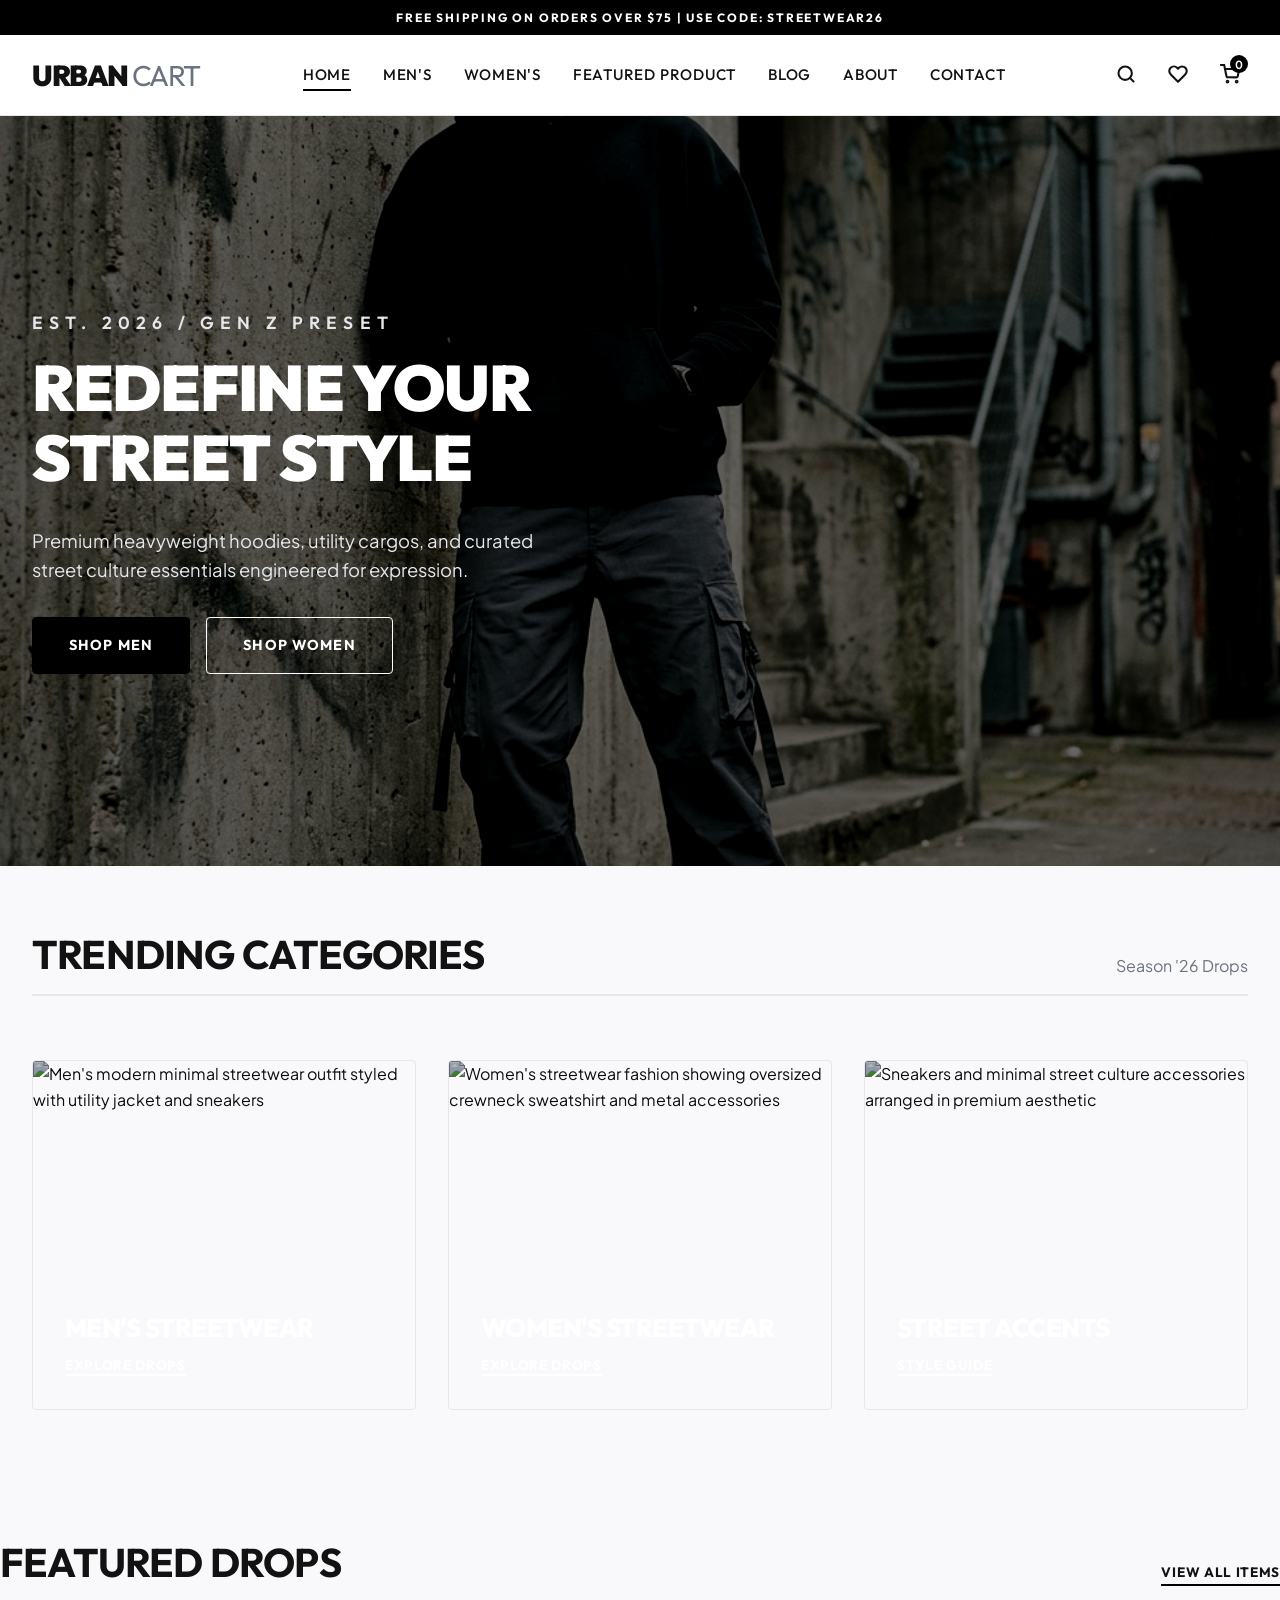
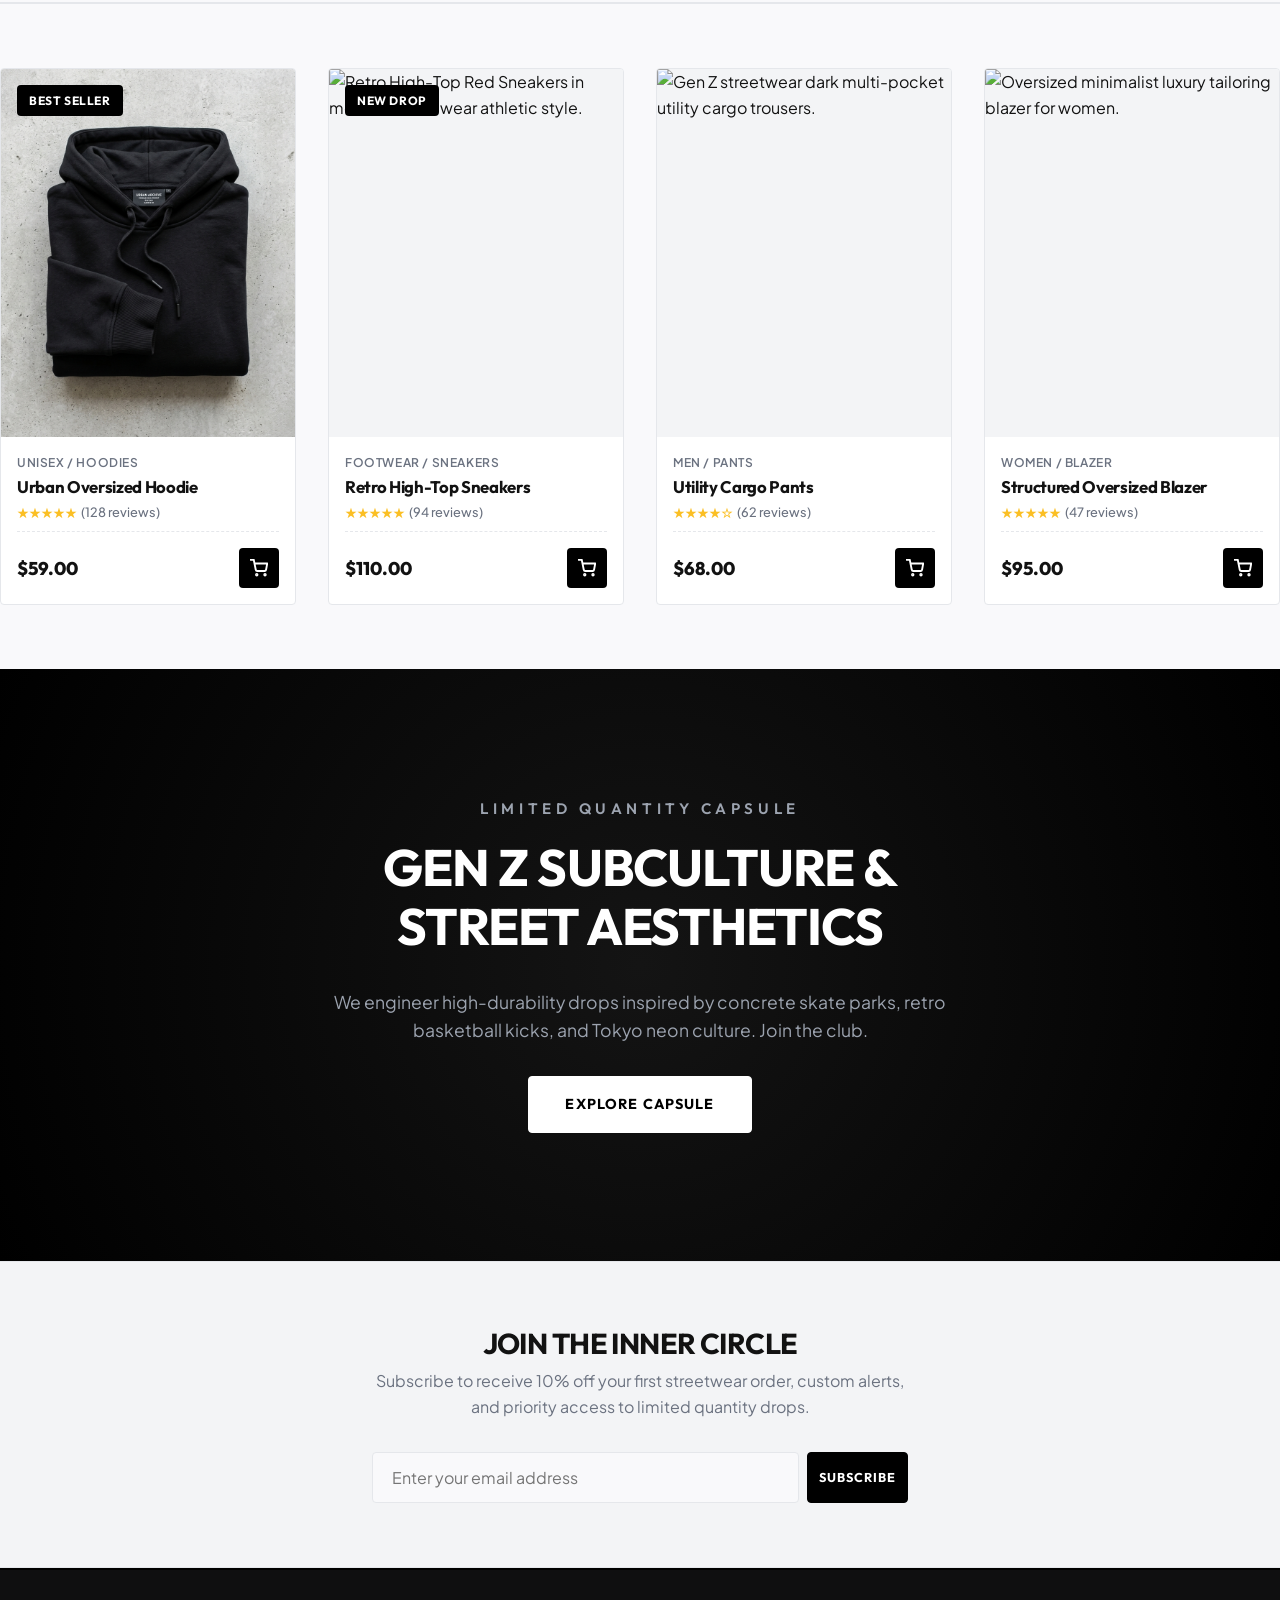
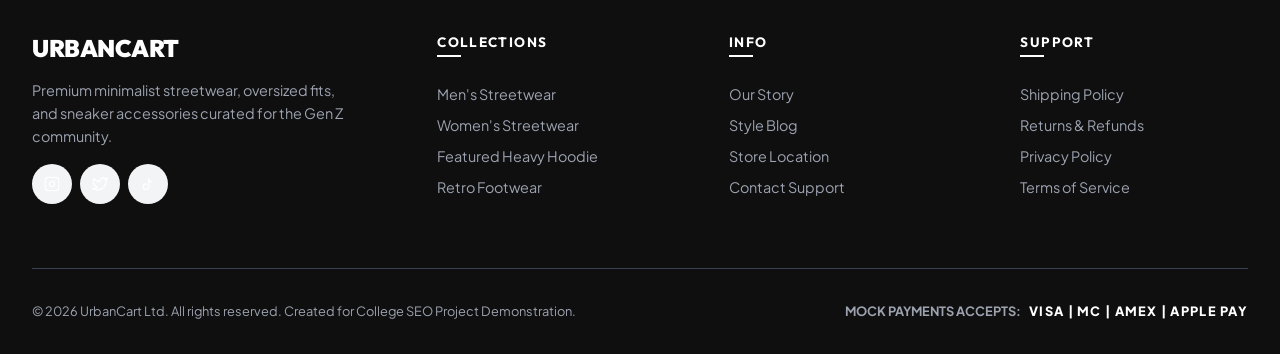
==== commit 6ee0eea0: "." ====
--- a/index.html
+++ b/index.html
@@ -17,14 +17,14 @@
   <meta property="og:url" content="https://urbancart-seo.vercel.app/index.html">
   <meta property="og:title" content="UrbanCart | Premium Streetwear, Hoodies & Gen Z Fashion">
   <meta property="og:description" content="Shop premium organic cotton oversized hoodies, utility cargo pants, retro high-tops, and modern aesthetic essentials at UrbanCart.">
-  <meta property="og:image" content="images/hero_banner.png">
+  <meta property="og:image" content="hero_banner.png">
 
   <!-- Twitter Card SEO -->
   <meta property="twitter:card" content="summary_large_image">
   <meta property="twitter:url" content="https://urbancart-seo.vercel.app/index.html">
   <meta property="twitter:title" content="UrbanCart | Premium Streetwear & Gen Z Fashion">
   <meta property="twitter:description" content="Shop premium organic cotton oversized hoodies, utility cargo pants, retro high-tops, and modern essentials.">
-  <meta property="twitter:image" content="images/hero_banner.png">
+  <meta property="twitter:image" content="hero_banner.png">
 
   <!-- Google Analytics Integration Placeholder -->
   <script async src="https://www.googletagmanager.com/gtag/js?id=G-XXXXXXXXXX"></script>
@@ -100,7 +100,7 @@
     <section class="hero" aria-label="Hero Showcase">
       <div class="hero-img-container">
         <!-- Local generated streetwear hero image -->
-        <img src="images/hero_banner.png" alt="Premium Gen Z Streetwear models in urban concrete setting wearing oversized hoodies and cargo trousers.">
+        <img src="hero_banner.png" alt="Premium Gen Z Streetwear models in urban concrete setting wearing oversized hoodies and cargo trousers.">
       </div>
       <div class="container">
         <div class="hero-content">
@@ -171,7 +171,7 @@
           <div class="product-img-wrapper">
             <span class="product-badge">Best Seller</span>
             <a href="product.html">
-              <img src="images/product_detail.png" alt="Urban Oversized Hoodie in premium heavyweight organic black cotton cloth.">
+              <img src="product_detail.png" alt="Urban Oversized Hoodie in premium heavyweight organic black cotton cloth.">
             </a>
           </div>
           <div class="product-info">
